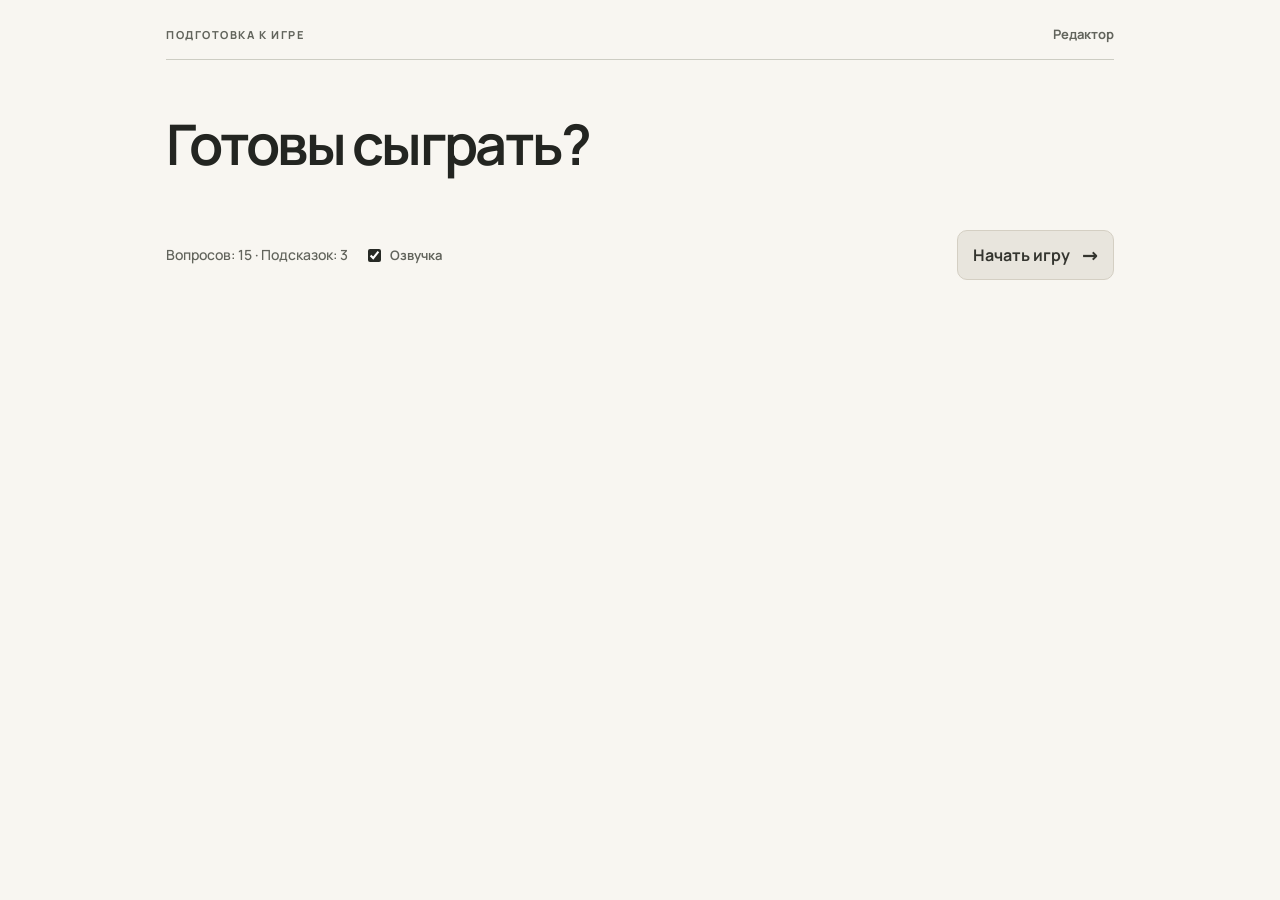
==== index.html @ d96a4c16 "Initial commit" ====
<!doctype html>
<html lang="ru">
<meta charset="utf-8">
<meta name="viewport" content="width=device-width, initial-scale=1, viewport-fit=cover, interactive-widget=resizes-content">
<title>Викторина</title>
<style>
  body { margin: 0; background: #f8f6f1; }
  body:has(#quiz-stage[data-theme="dark"]) { background: #1d1f1c; }
</style>
<!-- preview:start -->
<div id="quiz-stage">
  <style>
    @font-face {
      font-family: Manrope;
      font-style: normal;
      font-weight: 400 750;
      font-display: swap;
      src: url("assets/fonts/manrope-cyrillic.woff2") format("woff2");
      unicode-range: U+0301, U+0400-045F, U+0490-0491, U+04B0-04B1, U+2116;
    }
    @font-face {
      font-family: Manrope;
      font-style: normal;
      font-weight: 400 750;
      font-display: swap;
      src: url("assets/fonts/manrope-latin.woff2") format("woff2");
      unicode-range: U+0000-00FF, U+0131, U+0152-0153, U+02BB-02BC, U+02C6, U+02DA, U+02DC, U+0304, U+0308, U+0329, U+2000-206F, U+20AC, U+2122, U+2191, U+2193, U+2212, U+2215, U+FEFF, U+FFFD;
    }
    #quiz-stage {
      --stage: #f8f6f1;
      --field: #fefcf8;
      --ink: #232521;
      --muted: #62645c;
      --line: #cdcdc3;
      --soft: #eeece4;
      --signal: #9b342e;
      --signal-soft: #f6e5e1;
      --positive: #235e46;
      --positive-soft: #e1eee4;
      --action: #272a25;
      --action-text: #fcfaf4;
      --play-action: #e8e5dd;
      --play-action-text: #34352f;
      --play-action-line: #d4cfc3;
      --answer-radius: 10px;
      color-scheme: light;
      color: var(--ink);
      font: 16px/1.45 Manrope, system-ui, sans-serif;
      overflow-wrap: anywhere;
    }
    #quiz-stage[data-theme="dark"] {
      --stage: #1d1f1c;
      --field: #242622;
      --ink: #f4f1e8;
      --muted: #b7b9ad;
      --line: #50534a;
      --soft: #30332c;
      --signal: #ffa398;
      --signal-soft: #482c28;
      --positive: #a6d6b7;
      --positive-soft: #263e32;
      --action: #efece1;
      --action-text: #22241f;
      --play-action: #34362f;
      --play-action-text: #e9e6dc;
      --play-action-line: #4e5047;
      color-scheme: dark;
    }

    #quiz-stage * { box-sizing: border-box; }
    #quiz-stage [hidden] { display: none !important; }
    #quiz-stage :is(h1, h2, p) { margin: 0; font-family: inherit; }
    #quiz-stage :is(button, input, select, textarea) { font: inherit; }
    #quiz-stage :is(button, input, select, textarea):focus-visible {
      outline: 2px solid var(--signal);
      outline-offset: 3px;
    }
    #quiz-stage button {
      min-block-size: 44px;
      border: 0;
      border-radius: 0;
      padding: 0;
      color: inherit;
      background: transparent;
      touch-action: manipulation;
    }
    #quiz-stage button.primary {
      display: flex;
      align-items: center;
      justify-content: space-between;
      gap: 12px;
      min-block-size: 50px;
      padding: 10px 15px;
      border-radius: 3px;
      background: var(--action);
      color: var(--action-text);
      text-align: left;
      font-weight: 700;
    }
    #quiz-stage button.primary::after { content: '→' / ''; font-size: 1.2em; line-height: 1; }
    #quiz-stage button.primary:disabled { opacity: .45; }
    #quiz-stage button.primary:not(:disabled):active { opacity: .82; }
    #quiz-stage .shell {
      --gutter: clamp(16px, 4.4vw, 46px);
      --safe-top: max(env(safe-area-inset-top, 0px), calc(var(--tg-safe-area-inset-top, 0px) + var(--tg-content-safe-area-inset-top, 0px)));
      --safe-right: max(env(safe-area-inset-right, 0px), calc(var(--tg-safe-area-inset-right, 0px) + var(--tg-content-safe-area-inset-right, 0px)));
      --safe-bottom: max(env(safe-area-inset-bottom, 0px), calc(var(--tg-safe-area-inset-bottom, 0px) + var(--tg-content-safe-area-inset-bottom, 0px)));
      --safe-left: max(env(safe-area-inset-left, 0px), calc(var(--tg-safe-area-inset-left, 0px) + var(--tg-content-safe-area-inset-left, 0px)));
      max-inline-size: 1040px;
      margin-inline: auto;
      padding: calc(10px + var(--safe-top)) calc(var(--gutter) + var(--safe-right))
        calc(clamp(16px, 3vw, 30px) + var(--safe-bottom)) calc(var(--gutter) + var(--safe-left));
      background: var(--stage);
    }
    #quiz-stage header {
      display: flex;
      align-items: center;
      justify-content: space-between;
      min-block-size: 50px;
      gap: 12px;
      border-bottom: 1px solid var(--line);
    }
    #quiz-stage header button {
      flex: none;
      margin-inline-start: auto;
      color: var(--muted);
      font-size: .8125rem;
      font-weight: 700;
    }
    #quiz-stage header button:active, #quiz-stage .quiet:active { color: var(--signal); }
    #quiz-stage .eyebrow {
      color: var(--muted);
      font-size: .6875rem;
      font-weight: 750;
      letter-spacing: .14em;
      text-transform: uppercase;
    }
    #quiz-stage .clock-row {
      display: grid;
      grid-template-columns: minmax(0, 1fr) auto;
      align-items: center;
      gap: 12px;
      padding-top: 16px;
    }
    #quiz-stage .clock-track {
      padding-bottom: 6px;
      background: repeating-linear-gradient(to right, var(--muted) 0 1px, transparent 1px calc(100% / 6))
        left bottom / 100% 4px no-repeat;
      border-inline-end: 1px solid var(--muted);
    }
    #quiz-stage .time {
      color: var(--muted);
      font-size: 1.125rem;
      font-weight: 700;
      font-variant-numeric: tabular-nums;
      line-height: 1;
    }
    #quiz-stage[data-phase="answer"] .time, #quiz-stage .time.urgent { color: var(--signal); }
    #quiz-stage progress {
      display: block;
      appearance: none;
      inline-size: 100%;
      block-size: 3px;
      margin: 0;
      border: 0;
      background: var(--line);
    }
    #quiz-stage progress::-webkit-progress-bar { background: var(--line); }
    #quiz-stage progress::-webkit-progress-value { background: var(--muted); }
    #quiz-stage progress::-moz-progress-bar { background: var(--muted); }
    #quiz-stage progress.urgent::-webkit-progress-value { background: var(--signal); }
    #quiz-stage progress.urgent::-moz-progress-bar { background: var(--signal); }
    #quiz-stage .question { padding-block: clamp(24px, 5vw, 54px) clamp(24px, 4vw, 42px); }
    #quiz-stage h1 {
      max-inline-size: 30ch;
      color: var(--ink);
      font-size: clamp(1.75rem, 5.8vw, 3.5rem);
      font-weight: 650;
      line-height: 1.08;
      letter-spacing: -.048em;
      text-wrap: balance;
    }
    #quiz-stage h2 { color: var(--ink); font-size: 1rem; font-weight: 750; }
    #quiz-stage .answers {
      display: grid;
      grid-template-columns: repeat(2, minmax(0, 1fr));
      gap: clamp(8px, 1.2vw, 12px);
    }
    #quiz-stage .answers:empty { display: none; }
    #quiz-stage button.answer {
      display: flex;
      align-items: center;
      gap: clamp(8px, 1.2vw, 12px);
      min-block-size: clamp(52px, 7vw, 60px);
      padding: 9px clamp(10px, 1.6vw, 16px);
      border: 1px solid var(--line);
      border-radius: var(--answer-radius);
      background: var(--field);
      text-align: left;
    }
    #quiz-stage .answer:focus-visible { position: relative; z-index: 1; outline-offset: -3px; }
    #quiz-stage .letter {
      color: var(--muted);
      font-size: .6875rem;
      font-weight: 750;
      letter-spacing: .09em;
    }
    #quiz-stage .answer-text {
      flex: 1;
      min-inline-size: 0;
      font-size: clamp(.9375rem, 2vw, 1.125rem);
      font-weight: 650;
      line-height: 1.22;
    }
    #quiz-stage .answer-mark { font-size: .875rem; line-height: 1; }
    #quiz-stage .answer-mark:empty { display: none; }
    #quiz-stage .answer[data-removed] .answer-text { visibility: hidden; }
    #quiz-stage .answer[data-removed] { background: var(--stage); }
    #quiz-stage .answer:not(:disabled):active { background: var(--soft); }
    #quiz-stage button.answer.correct { color: var(--positive); background: var(--positive-soft); }
    #quiz-stage button.answer.wrong { color: var(--signal); background: var(--signal-soft); }
    #quiz-stage .answer:is(.correct, .wrong) .letter { color: inherit; }
    #quiz-stage .controls {
      display: grid;
      align-items: center;
      gap: 8px 20px;
      margin-top: 14px;
    }
    #quiz-stage .round-tools {
      display: flex;
      align-items: center;
      justify-content: space-between;
      gap: 8px;
      flex-wrap: wrap;
    }
    #quiz-stage .round-tools { padding-top: 8px; }
    #quiz-stage .round-tools p, #quiz-stage #quiz-hint { color: var(--muted); font-size: .8125rem; }
    #quiz-stage .lifelines {
      display: grid;
      grid-template-columns: repeat(3, minmax(0, 1fr));
      gap: 8px;
      max-inline-size: 330px;
      margin-top: 10px;
    }
    #quiz-stage .lifelines button, #quiz-stage #quiz-bank {
      padding-inline: 10px;
      border: 1px solid var(--line);
      border-radius: var(--answer-radius);
      font-size: .8125rem;
      font-weight: 700;
    }
    #quiz-stage .lifelines button:disabled { opacity: .5; }
    #quiz-stage .lifelines button {
      display: grid;
      align-content: start;
      gap: 3px;
      padding: 8px;
      text-align: left;
      line-height: 1.2;
    }
    #quiz-stage .lifelines small {
      color: var(--muted);
      font-size: .6875rem;
      font-weight: 550;
    }
    #quiz-stage .lifelines button[data-used] span { text-decoration: line-through; }
    #quiz-stage .live-ladder { display: none; }
    #quiz-stage #quiz-hint { margin-top: 8px; }
    #quiz-stage #quiz-hint:empty { position: absolute; }
    #quiz-stage dialog {
      inline-size: min(340px, calc(100% - 32px));
      max-block-size: 80dvh;
      padding: 16px;
      border: 1px solid var(--line);
      border-radius: var(--answer-radius);
      background: var(--stage);
      color: var(--ink);
    }
    #quiz-stage dialog::backdrop { background: #12131088; }
    #quiz-stage .ladder-head, #quiz-stage .ladder li { display: flex; justify-content: space-between; align-items: center; gap: 8px; }
    #quiz-stage .ladder { padding: 0; margin: 0; list-style: none; font-variant-numeric: tabular-nums; font-size: .875rem; }
    #quiz-stage .ladder li { padding: 5px 8px; }
    #quiz-stage .ladder [aria-current] { background: var(--soft); font-weight: 750; }
    #quiz-stage .ladder [data-secured] { color: var(--positive); }
    #quiz-stage .ladder small { margin-inline-end: auto; color: var(--muted); }
    #quiz-stage #quiz-status {
      color: var(--muted);
      font-size: .875rem;
      font-weight: 550;
    }
    #quiz-stage #quiz-status:empty, #quiz-stage #quiz-editor-status:empty { position: absolute; }
    #quiz-stage #quiz-status[data-outcome="success"] { color: var(--positive); }
    #quiz-stage #quiz-status[data-outcome="error"] { color: var(--signal); }
    #quiz-stage #quiz-action {
      border: 1px solid var(--play-action-line);
      border-radius: var(--answer-radius);
      background: var(--play-action);
      color: var(--play-action-text);
    }
    #quiz-stage .check {
      display: flex;
      align-items: center;
      gap: 9px;
      min-block-size: 44px;
      color: var(--muted);
      font-size: .8125rem;
      font-weight: 650;
    }
    #quiz-stage input[type="checkbox"] { accent-color: var(--action); margin: 0; }
    #quiz-stage[data-phase="done"] .question { padding-block: clamp(26px, 6vw, 64px) 10px; }
    #quiz-stage[data-phase="done"] h1 { font-size: clamp(3.15rem, 10vw, 6rem); font-variant-numeric: tabular-nums; }

    #quiz-stage .editor { padding-top: 16px; }
    #quiz-stage .editor-grid, #quiz-stage form { display: grid; gap: 14px; min-inline-size: 0; }
    #quiz-stage .editor-picker {
      display: grid;
      grid-template-columns: minmax(0, 1fr) auto;
      align-items: end;
      gap: 10px;
      padding-bottom: 14px;
      border-bottom: 1px solid var(--line);
    }
    #quiz-stage label.field {
      display: grid;
      min-inline-size: 0;
      gap: 5px;
      color: var(--muted);
      font-size: .8125rem;
      font-weight: 700;
    }
    #quiz-stage :is(input:not([type="checkbox"], [type="radio"]), select, textarea) {
      inline-size: 100%;
      min-inline-size: 0;
      min-block-size: 44px;
      padding: 9px 10px;
      border: 1px solid var(--line);
      border-radius: 3px;
      background: var(--field);
      color: var(--ink);
      font-size: 16px;
      font-weight: 550;
      scroll-margin-block: 16px;
    }
    #quiz-stage select { text-overflow: ellipsis; }
    #quiz-stage select:disabled { opacity: .65; }
    #quiz-stage textarea { resize: vertical; }
    #quiz-stage .editor-answers {
      display: grid;
      grid-template-columns: 24px minmax(0, 1fr) 54px;
      align-items: center;
      gap: 8px;
    }
    #quiz-stage .editor-answers h2 {
      grid-column: 1 / 3;
      color: var(--muted);
      font-size: .8125rem;
    }
    #quiz-stage .correct-column { color: var(--muted); font-size: .75rem; text-align: center; }
    #quiz-stage .correct-option {
      display: grid;
      place-items: center;
      min-block-size: 44px;
    }
    #quiz-stage input[type="radio"] { accent-color: var(--action); margin: 0; }
    #quiz-stage .editor-actions { display: flex; align-items: center; flex-wrap: wrap; gap: 8px 18px; }
    #quiz-stage .quiet { color: var(--muted); font-size: .8125rem; font-weight: 750; padding-inline: 8px; }
    #quiz-stage .quiet.danger, #quiz-stage #quiz-editor-status[data-error] { color: var(--signal); }
    #quiz-stage #quiz-editor-status { color: var(--muted); font-size: .8125rem; }

    @media (min-width: 560px) {
      #quiz-stage .controls { display: flex; flex-wrap: wrap; }
      #quiz-stage #quiz-action { margin-inline-start: auto; min-inline-size: 156px; }
      #quiz-stage .editor-grid { grid-template-columns: minmax(0, 1fr) minmax(0, 2.1fr); gap: clamp(22px, 4vw, 42px); }
      #quiz-stage .editor-picker { align-content: start; align-items: start; grid-template-columns: minmax(0, 1fr); border-bottom: 0; }
      #quiz-stage .editor-picker button { justify-self: start; }
    }
    @media (min-width: 760px) {
      #quiz-stage:is([data-phase="speaking"], [data-phase="answer"], [data-phase="review"]) .stage {
        display: grid;
        grid-template-columns: minmax(0, 1fr) 210px;
        column-gap: clamp(18px, 3vw, 32px);
        align-content: start;
      }
      #quiz-stage .stage > :not(.game-sidebar) { grid-column: 1; }
      #quiz-stage .game-sidebar {
        grid-column: 2;
        grid-row: 1 / span 6;
        padding-inline-start: 14px;
        border-inline-start: 1px solid var(--line);
      }
      #quiz-stage .game-sidebar .lifelines {
        grid-template-columns: 1fr;
        margin: 8px 0 14px;
        gap: 5px;
      }
      #quiz-stage .game-sidebar .lifelines button { padding-inline: 9px; }
      #quiz-stage .live-ladder { display: block; }
      #quiz-stage .live-ladder h2 { padding-inline: 8px; margin-bottom: 4px; font-size: .8125rem; }
      #quiz-stage #quiz-show-ladder { display: none; }
    }
    @media (max-width: 559px) and (orientation: portrait) {
      #quiz-stage[data-telegram] .shell:has(.stage:not([hidden])) {
        display: flex;
        flex-direction: column;
        min-block-size: var(--tg-viewport-stable-height, 100dvh);
      }
      #quiz-stage[data-telegram] .stage:not([hidden]) { display: flex; flex: 1; flex-direction: column; }
      #quiz-stage[data-telegram] .question { display: grid; align-content: center; flex: 1; }
    }
    @media (hover: hover) {
      #quiz-stage .answer:not(:disabled):hover { background: var(--soft); }
      #quiz-stage :is(header button, .quiet):hover { color: var(--ink); }
      #quiz-stage .quiet.danger:hover { color: var(--signal); }
    }
    @media (prefers-reduced-motion: no-preference) {
      #quiz-stage .answer { transition: background-color 130ms ease, color 130ms ease; }
    }
  </style>

  <div class="shell">
    <header>
      <p class="eyebrow" id="quiz-counter"></p>
      <h2 id="quiz-editor-title" hidden>Вопросы</h2>
      <button id="quiz-edit" type="button">Редактор</button>
    </header>

    <main class="stage" id="quiz-game">
      <div class="round-tools" id="quiz-round-tools" hidden>
        <p id="quiz-stakes"></p>
        <button class="quiet" id="quiz-show-ladder" type="button">Все суммы</button>
      </div>
      <div class="clock-row" id="quiz-clock">
        <div class="clock-track">
          <progress id="quiz-progress" max="60" value="60" aria-label="Оставшееся время"></progress>
        </div>
        <span class="time" id="quiz-time" role="timer" aria-label="Оставшееся время">1:00</span>
      </div>
      <div class="question"><h1 id="quiz-question" tabindex="-1"></h1></div>
      <div class="answers" id="quiz-answers"></div>
      <aside class="game-sidebar" id="quiz-sidebar" aria-label="Подсказки и суммы за ответы" hidden>
        <div class="lifelines" id="quiz-lifelines" aria-label="Подсказки" role="group">
          <button type="button" data-hint="half">
            <span>50:50</span>
            <small>Убирает два неверных ответа</small>
          </button>
          <button type="button" data-hint="audience">
            <span>Помощь зала</span>
            <small>Виртуальное голосование в процентах</small>
          </button>
          <button type="button" data-hint="friend">
            <span>Звонок другу</span>
            <small>Совет виртуального друга</small>
          </button>
        </div>
        <div class="live-ladder">
          <h2 id="quiz-live-ladder-title">Сколько можно выиграть</h2>
          <ol class="ladder" id="quiz-live-ladder" aria-labelledby="quiz-live-ladder-title" reversed></ol>
        </div>
      </aside>
      <p id="quiz-hint" role="status"></p>
      <div class="controls">
        <p id="quiz-status" role="status"></p>
        <label class="check" id="quiz-voice-option"><input id="quiz-voice" type="checkbox" checked> Озвучка</label>
        <button id="quiz-bank" type="button" hidden></button>
        <button id="quiz-action" class="primary" type="button">Начать игру</button>
      </div>
    </main>

    <dialog id="quiz-ladder-dialog" aria-labelledby="quiz-ladder-title">
      <div class="ladder-head">
        <h2 id="quiz-ladder-title">Сколько можно выиграть</h2>
        <button id="quiz-close-ladder" class="quiet" type="button">Закрыть</button>
      </div>
      <ol class="ladder" id="quiz-ladder" reversed></ol>
    </dialog>

    <section class="editor" id="quiz-editor" hidden aria-labelledby="quiz-editor-title">
      <div class="editor-grid">
        <div class="editor-picker">
          <label class="field">Вопросы набора <select id="quiz-list"></select></label>
          <button id="quiz-add" class="quiet" type="button">+ Добавить</button>
        </div>
        <form id="quiz-form">
          <label class="field">Вопрос <textarea name="question" rows="2" maxlength="220" required></textarea></label>
          <div class="editor-answers" role="group" aria-labelledby="quiz-options-label">
            <h2 id="quiz-options-label">Варианты ответа</h2>
            <span class="correct-column" aria-hidden="true">Верный</span>
            <label class="letter" for="quiz-option-a" aria-hidden="true">A</label>
            <input id="quiz-option-a" name="a" maxlength="120" aria-label="Вариант A" required>
            <label class="correct-option"><input type="radio" name="correct" value="0" aria-label="Правильный ответ A" checked></label>
            <label class="letter" for="quiz-option-b" aria-hidden="true">B</label>
            <input id="quiz-option-b" name="b" maxlength="120" aria-label="Вариант B" required>
            <label class="correct-option"><input type="radio" name="correct" value="1" aria-label="Правильный ответ B"></label>
            <label class="letter" for="quiz-option-c" aria-hidden="true">C</label>
            <input id="quiz-option-c" name="c" maxlength="120" aria-label="Вариант C" required>
            <label class="correct-option"><input type="radio" name="correct" value="2" aria-label="Правильный ответ C"></label>
            <label class="letter" for="quiz-option-d" aria-hidden="true">D</label>
            <input id="quiz-option-d" name="d" maxlength="120" aria-label="Вариант D" required>
            <label class="correct-option"><input type="radio" name="correct" value="3" aria-label="Правильный ответ D"></label>
          </div>
          <div class="editor-actions">
            <button class="primary" type="submit">Сохранить</button>
            <button id="quiz-delete" class="quiet danger" type="button">Удалить</button>
          </div>
          <p id="quiz-editor-status" role="status"></p>
        </form>
      </div>
    </section>
  </div>
</div>

<script>
  (() => {
    const root = document.getElementById('quiz-stage');
    const find = (name) => root.querySelector('#quiz-' + name);
    const game = find('game');
    const editor = find('editor');
    const editButton = find('edit');
    const question = find('question');
    const answers = find('answers');
    const bank = find('bank');
    const hint = find('hint');
    const sidebar = find('sidebar');
    const hintButtons = Array.from(find('lifelines').querySelectorAll('button'));
    const ladderDialog = find('ladder-dialog');
    const questionPicker = find('list');
    const counter = find('counter');
    const clock = find('time');
    const clockRow = find('clock');
    const progress = find('progress');
    const form = find('form');
    const status = find('status');
    const editorStatus = find('editor-status');
    const action = find('action');
    const voice = find('voice');
    const synth = window.speechSynthesis;
    const storageKey = 'quiz-stage-questions-v1';
    const letters = ['A', 'B', 'C', 'D'];
    const prizes = [500, 1000, 2000, 3000, 5000, 10000, 15000, 25000, 50000, 100000, 200000, 400000, 800000, 1500000, 3000000];
    const checkpoints = [5, 10];
    const formatPrize = new Intl.NumberFormat('ru-RU');
    const demo = [
      { question: 'Какая планета Солнечной системы самая большая?', answers: ['Земля', 'Сатурн', 'Юпитер', 'Нептун'], correct: 2 },
      { question: 'Какой химический элемент обозначают символом W?', answers: ['Вольфрам', 'Ванадий', 'Висмут', 'Водород'], correct: 0 },
      { question: 'Какой пролив разделяет Европу и Африку?', answers: ['Берингов', 'Гибралтарский', 'Ормузский', 'Магелланов'], correct: 1 },
      { question: 'Какой инструмент использует смычок?', answers: ['Арфа', 'Флейта', 'Труба', 'Виолончель'], correct: 3 },
      { question: 'На каком материке находятся Анды?', answers: ['Южная Америка', 'Африка', 'Австралия', 'Евразия'], correct: 0 },
      { question: 'Кто написал роман «Отцы и дети»?', answers: ['Лев Толстой', 'Иван Тургенев', 'Антон Чехов', 'Николай Гоголь'], correct: 1 },
      { question: 'Как называется единица электрического сопротивления?', answers: ['Вольт', 'Ватт', 'Ампер', 'Ом'], correct: 3 },
      { question: 'Кто написал картину «Ночной дозор»?', answers: ['Рубенс', 'Вермеер', 'Рембрандт', 'Ван Дейк'], correct: 2 },
      { question: 'Какая страна граничит с Португалией по суше?', answers: ['Испания', 'Франция', 'Италия', 'Андорра'], correct: 0 },
      { question: 'Какой композитор написал «Картинки с выставки»?', answers: ['Чайковский', 'Мусоргский', 'Римский-Корсаков', 'Бородин'], correct: 1 },
      { question: 'Как называется самая крупная луна Нептуна?', answers: ['Титан', 'Тритон', 'Ганимед', 'Фобос'], correct: 1 },
      { question: 'Как называлась столица империи инков?', answers: ['Теночтитлан', 'Тикаль', 'Куско', 'Чан-Чан'], correct: 2 },
      { question: 'Какой химический элемент обозначают символом Sn?', answers: ['Сурьма', 'Селен', 'Олово', 'Свинец'], correct: 2 },
      { question: 'Какое море не имеет сухопутных берегов?', answers: ['Коралловое', 'Карибское', 'Тасманово', 'Саргассово'], correct: 3 },
      { question: 'Как называется линия, соединяющая точки равного магнитного склонения?', answers: ['Изобата', 'Изогона', 'Изотерма', 'Изохрона'], correct: 1 }
    ];

    function readQuestions() {
      try {
        const saved = window.openai?.widgetState?.privateContent?.questions
          ?? JSON.parse(localStorage.getItem(storageKey));
        if (Array.isArray(saved)) return saved;
      } catch { /* The preview may deny browser storage. */ }
      return demo;
    }

    let questions = readQuestions();
    let editing = -1;
    let index = 0;
    let score = 0;
    let roundLength = 0;
    let roundEnded = false;
    const usedHints = new Set();
    let phase = 'ready';
    let timer;
    let deadline;
    let speechTimeout;
    let utterance;
    let telegram;
    const systemTheme = window.matchMedia('(prefers-color-scheme: dark)');

    function setPhase(next) {
      phase = next;
      root.dataset.phase = next;
      delete status.dataset.outcome;
      sidebar.hidden = next === 'ready' || next === 'done';
      bank.hidden = true;
      updateHintButtons();
    }

    function updateHintButtons() {
      for (const button of hintButtons) {
        const used = usedHints.has(button.dataset.hint);
        button.disabled = phase !== 'answer' || used;
        button.toggleAttribute('data-used', used);
      }
    }

    function guaranteedPrize() {
      const level = checkpoints.reduce((reached, checkpoint) => checkpoint <= score ? checkpoint : reached, 0);
      return prizes[level - 1] ?? 0;
    }

    function renderStakes() {
      const guaranteed = guaranteedPrize();
      const stake = 'Вопрос на ' + formatPrize.format(prizes[index]);
      find('stakes').textContent = guaranteed ? stake + ' · Уже гарантировано ' + formatPrize.format(guaranteed) : stake;
      renderLadder(find('live-ladder'));
    }

    function renderLadder(list) {
      const rows = prizes.slice(0, roundLength).map((prize, position) => {
        const level = position + 1;
        const row = document.createElement('li');
        const label = document.createElement('span');
        const marker = document.createElement('small');
        const amount = document.createElement('span');
        label.textContent = String(level);
        marker.textContent = checkpoints.includes(level) ? 'Несгораемая' : '';
        row.toggleAttribute('data-secured', checkpoints.includes(level) && level <= score);
        amount.textContent = formatPrize.format(prize);
        if (position === index) row.setAttribute('aria-current', 'step');
        row.append(label, marker, amount);
        return row;
      }).reverse();
      list.replaceChildren(...rows);
    }

    function showLadder() {
      renderLadder(find('ladder'));
      ladderDialog.showModal();
    }

    function useHint(type) {
      if (phase !== 'answer' || usedHints.has(type)) return;
      if (performance.now() >= deadline) {
        finishQuestion(-1);
        return;
      }
      usedHints.add(type);
      updateHintButtons();
      const correct = questions[index].correct;
      const buttons = Array.from(answers.querySelectorAll('.answer'));
      const available = buttons.map((button, position) => position).filter((position) => !buttons[position].disabled);
      const wrong = available.filter((position) => position !== correct);
      if (type === 'half') {
        const kept = wrong[Math.floor(Math.random() * wrong.length)];
        for (const position of wrong) {
          if (position === kept) continue;
          buttons[position].disabled = true;
          buttons[position].dataset.removed = '';
        }
        hint.textContent = '50:50 · Осталось два варианта.';
      } else if (type === 'audience') {
        const weights = available.map((position) => 12 + Math.random() * (position === correct ? 70 : 30));
        const total = weights.reduce((sum, weight) => sum + weight, 0);
        const votes = weights.map((weight) => Math.floor(weight * 100 / total));
        votes[weights.indexOf(Math.max(...weights))] += 100 - votes.reduce((sum, vote) => sum + vote, 0);
        hint.textContent = 'Виртуальный зал · ' + available.map((position, i) => letters[position] + ' ' + votes[i] + '%').join(' · ');
      } else {
        const suggestion = Math.random() < .75 ? correct : wrong[Math.floor(Math.random() * wrong.length)];
        hint.textContent = 'Виртуальный друг · «Я бы выбрал вариант ' + letters[suggestion] + '».';
      }
    }

    function applyTheme() {
      root.dataset.theme = telegram?.colorScheme ?? (systemTheme.matches ? 'dark' : 'light');
      if (!telegram) return;
      const background = getComputedStyle(root).getPropertyValue('--stage').trim();
      telegram.setHeaderColor?.(telegram.isVersionAtLeast?.('6.9') ? background : 'bg_color');
      if (telegram.isVersionAtLeast?.('6.1')) telegram.setBackgroundColor(background);
      if (telegram.isVersionAtLeast?.('7.10')) telegram.setBottomBarColor(background);
    }

    function connectTelegram() {
      const webApp = window.Telegram?.WebApp;
      if (telegram || !webApp || (!webApp.initData && (!webApp.platform || webApp.platform === 'unknown'))) return;
      telegram = webApp;
      root.dataset.telegram = '';
      applyTheme();
      telegram.onEvent('themeChanged', applyTheme);
      telegram.BackButton?.onClick(() => {
        if (!editor.hidden) setEditorOpen(false);
      });
      if (!editor.hidden) telegram.BackButton?.show();
      telegram.ready();
      telegram.expand();
    }

    voice.disabled = !synth || !window.SpeechSynthesisUtterance;
    if (voice.disabled) {
      voice.checked = false;
      find('voice-option').hidden = true;
    }

    function updateClock(seconds) {
      clock.textContent = Math.floor(seconds / 60) + ':' + String(seconds % 60).padStart(2, '0');
      clock.classList.toggle('urgent', seconds <= 10);
      progress.classList.toggle('urgent', seconds <= 10);
      progress.value = seconds;
    }

    function stopSpeech() {
      clearTimeout(speechTimeout);
      if (!utterance) return;
      utterance.onend = null;
      utterance.onerror = null;
      utterance = null;
      synth.cancel();
    }

    function stopRound() {
      clearInterval(timer);
      stopSpeech();
    }

    function renderQuestion() {
      const item = questions[index];
      const formatNumber = (number) => String(number).padStart(2, '0');
      counter.textContent = 'Вопрос ' + formatNumber(index + 1) + ' / ' + formatNumber(roundLength);
      clockRow.hidden = false;
      find('round-tools').hidden = false;
      renderStakes();
      hint.textContent = '';
      question.textContent = item.question;
      answers.replaceChildren(...item.answers.map((answer, position) => {
        const button = document.createElement('button');
        const letter = document.createElement('span');
        const mark = document.createElement('span');
        const text = document.createElement('span');
        letter.className = 'letter';
        letter.textContent = letters[position];
        mark.className = 'answer-mark';
        mark.setAttribute('aria-hidden', 'true');
        text.className = 'answer-text';
        text.textContent = answer;
        button.type = 'button';
        button.className = 'answer';
        button.disabled = true;
        button.append(letter, text, mark);
        button.addEventListener('click', () => finishQuestion(position));
        return button;
      }));
      updateClock(60);
    }

    function showReady() {
      stopRound();
      roundLength = Math.min(questions.length, prizes.length);
      roundEnded = false;
      usedHints.clear();
      setPhase('ready');
      index = score = 0;
      counter.textContent = 'Подготовка к игре';
      clockRow.hidden = true;
      find('round-tools').hidden = true;
      hint.textContent = '';
      question.textContent = roundLength ? 'Готовы сыграть?' : 'Добавьте первый вопрос';
      answers.replaceChildren();
      action.hidden = false;
      action.disabled = roundLength === 0;
      action.textContent = 'Начать игру';
      find('voice-option').hidden = voice.disabled || !roundLength;
      status.textContent = roundLength ? 'Вопросов: ' + roundLength + ' · Подсказок: 3' : 'Откройте редактор, чтобы начать.';
    }

    function startTimer(message = 'Выберите один ответ') {
      stopSpeech();
      const focusWasOnAction = document.activeElement === action;
      setPhase('answer');
      status.textContent = message;
      action.hidden = true;
      root.querySelectorAll('.answer').forEach((button) => { button.disabled = false; });
      if (focusWasOnAction) question.focus({ preventScroll: true });
      deadline = performance.now() + 60000;
      timer = setInterval(() => {
        const left = Math.max(0, Math.ceil((deadline - performance.now()) / 1000));
        updateClock(left);
        if (left === 0) finishQuestion(-1);
      }, 150);
    }

    function playQuestion() {
      renderQuestion();
      find('voice-option').hidden = true;
      if (!voice.checked) {
        startTimer();
        return;
      }
      const item = questions[index];
      const russian = synth.getVoices().filter((entry) => /^ru(?:-|$)/i.test(entry.lang));
      const selectedVoice = russian.find((entry) => entry.localService) ?? russian[0];
      if (!selectedVoice) {
        startTimer('Русский голос недоступен. Выберите ответ.');
        return;
      }
      setPhase('speaking');
      status.textContent = 'Звучит вопрос…';
      action.hidden = false;
      action.textContent = 'Пропустить озвучку';
      const spoken = [item.question, ...item.answers].join('\n');
      utterance = new SpeechSynthesisUtterance(spoken);
      utterance.voice = selectedVoice;
      utterance.lang = selectedVoice.lang;
      utterance.rate = 0.93;
      utterance.onend = () => startTimer();
      utterance.onerror = () => startTimer('Озвучка недоступна. Выберите ответ.');
      speechTimeout = setTimeout(() => startTimer('Озвучка прервана. Выберите ответ.'), Math.max(12000, spoken.length * 160));
      synth.speak(utterance);
    }

    function finishQuestion(position) {
      if (phase !== 'answer') return;
      if (performance.now() >= deadline) {
        position = -1;
        updateClock(0);
      }
      stopRound();
      const focusWasOnAnswer = answers.contains(document.activeElement);
      setPhase('review');
      const item = questions[index];
      const correct = position === item.correct;
      if (correct) score += 1;
      renderStakes();
      roundEnded = !correct || score === roundLength;
      root.querySelectorAll('.answer').forEach((button, number) => {
        button.disabled = true;
        if (number === item.correct || number === position) {
          const isCorrect = number === item.correct;
          button.classList.add(isCorrect ? 'correct' : 'wrong');
          button.querySelector('.answer-mark').textContent = isCorrect ? '✓' : '×';
        }
      });
      status.dataset.outcome = correct ? 'success' : 'error';
      status.textContent = correct ? 'Верно!' : (position === -1 ? 'Время вышло. ' : 'Неверно. ')
        + 'Правильный ответ — ' + item.answers[item.correct] + '.';
      action.hidden = false;
      action.textContent = roundEnded ? 'Показать результат' : 'Дальше';
      bank.hidden = roundEnded;
      bank.textContent = 'Забрать ' + formatPrize.format(prizes[score - 1] ?? 0);
      if (focusWasOnAnswer) action.focus({ preventScroll: true });
      if (position !== -1) telegram?.HapticFeedback?.notificationOccurred(correct ? 'success' : 'error');
    }

    function showResult(prize) {
      setPhase('done');
      counter.textContent = 'Ваш выигрыш';
      clockRow.hidden = true;
      find('round-tools').hidden = true;
      hint.textContent = '';
      question.textContent = formatPrize.format(prize);
      answers.replaceChildren();
      status.textContent = 'Верных ответов: ' + score + ' из ' + roundLength;
      action.textContent = 'Играть ещё';
      question.focus({ preventScroll: true });
    }

    find('show-ladder').addEventListener('click', showLadder);
    find('close-ladder').addEventListener('click', () => ladderDialog.close());
    hintButtons.forEach((button) => button.addEventListener('click', () => useHint(button.dataset.hint)));
    bank.addEventListener('click', () => {
      if (phase === 'review' && !roundEnded) showResult(prizes[score - 1]);
    });
    action.addEventListener('click', () => {
      if (phase === 'ready') playQuestion();
      else if (phase === 'speaking') startTimer();
      else if (phase === 'review') {
        if (roundEnded) {
          showResult(score === roundLength ? prizes[score - 1] : guaranteedPrize());
        } else {
          index += 1;
          playQuestion();
        }
      } else if (phase === 'done') showReady();
    });

    function openQuestion(position) {
      editing = position;
      const item = questions[position];
      form.elements.question.value = item?.question ?? '';
      letters.forEach((letter, number) => {
        form.elements[letter.toLowerCase()].value = item?.answers[number] ?? '';
      });
      form.elements.correct.value = String(item?.correct ?? 0);
      find('delete').hidden = position < 0;
      editorStatus.textContent = '';
      delete editorStatus.dataset.error;
      questionPicker.replaceChildren(...questions.map((entry, number) =>
        new Option((number + 1) + '. ' + entry.question, number)));
      if (position < 0) {
        const label = questions.length ? 'Новый вопрос' : 'Вопросов пока нет';
        questionPicker.add(new Option(label, -1), 0);
      }
      questionPicker.disabled = questions.length === 0;
      questionPicker.value = String(position);
    }

    function saveQuestions(message) {
      let stored = false;
      const serialized = JSON.stringify(questions);
      try {
        localStorage.setItem(storageKey, serialized);
        stored = true;
      } catch { /* Fall back to the preview host or in-memory state. */ }
      editorStatus.textContent = stored ? message : message + ' Изменения доступны в открытом прототипе.';
      if (window.openai?.setWidgetState && new TextEncoder().encode(serialized).length < 15000) {
        window.openai.setWidgetState({ privateContent: { questions } }).then(() => {
          if (editorStatus.textContent.startsWith(message)) editorStatus.textContent = message;
        }).catch(() => {});
      }
    }

    function setEditorOpen(opening) {
      stopRound();
      editor.hidden = !opening;
      game.hidden = opening;
      counter.hidden = opening;
      find('editor-title').hidden = !opening;
      editButton.textContent = opening ? 'К игре' : 'Редактор';
      if (opening) {
        openQuestion(questions.length ? 0 : -1);
        telegram?.BackButton?.show();
      } else {
        showReady();
        telegram?.BackButton?.hide();
      }
      if (telegram) window.scrollTo(0, 0);
    }

    editButton.addEventListener('click', () => setEditorOpen(editor.hidden));
    questionPicker.addEventListener('change', () => openQuestion(Number(questionPicker.value)));
    find('add').addEventListener('click', () => {
      openQuestion(-1);
      form.elements.question.focus();
    });
    form.addEventListener('submit', (event) => {
      event.preventDefault();
      const questionText = form.elements.question.value.trim();
      const answers = letters.map((letter) => form.elements[letter.toLowerCase()].value.trim());
      if (!questionText || answers.some((answer) => !answer)) {
        editorStatus.dataset.error = '';
        editorStatus.textContent = 'Заполните вопрос и все четыре варианта.';
        return;
      }
      const position = editing < 0 ? questions.length : editing;
      questions[position] = { question: questionText, answers, correct: Number(form.elements.correct.value) };
      openQuestion(position);
      saveQuestions('Вопрос сохранён.');
    });
    find('delete').addEventListener('click', () => {
      questions.splice(editing, 1);
      openQuestion(Math.min(editing, questions.length - 1));
      saveQuestions('Вопрос удалён.');
    });
    window.addEventListener('openai:set_globals', (event) => {
      const saved = event.detail?.globals?.widgetState?.privateContent?.questions;
      if (!Array.isArray(saved) || phase !== 'ready' || !editor.hidden) return;
      questions = saved;
      showReady();
    });

    applyTheme();
    systemTheme.addEventListener?.('change', applyTheme);
    window.addEventListener('quiz:telegram-ready', connectTelegram, { once: true });
    showReady();
    connectTelegram();
  })();
</script>
<!-- preview:end -->
<script>
  (() => {
    if (!/^https?:$/.test(location.protocol) || window.Telegram?.WebApp) return;
    const hasLaunchData = (params) => params.has('tgWebAppData') || params.has('tgWebAppVersion');
    const hash = location.hash.slice(1).split('?').pop();
    if (!hasLaunchData(new URLSearchParams(hash)) && !hasLaunchData(new URLSearchParams(location.search))) return;
    const sdk = document.createElement('script');
    sdk.src = 'https://telegram.org/js/telegram-web-app.js?64';
    sdk.onload = () => window.dispatchEvent(new Event('quiz:telegram-ready'));
    document.head.append(sdk);
  })();
</script>
</html>
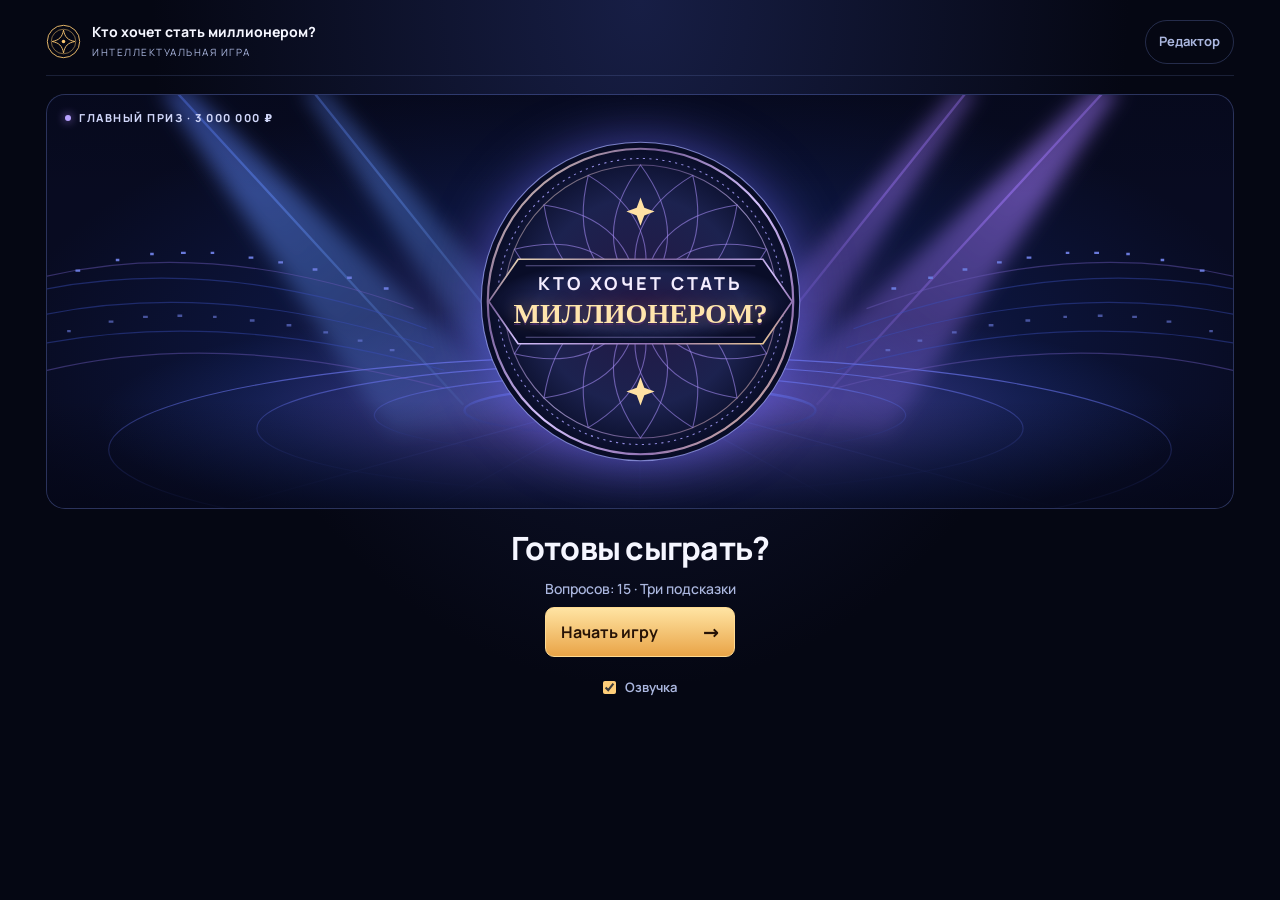
==== commit b3d40d65: "Style quiz as a classic Millionaire game show" ====
--- a/index.html
+++ b/index.html
@@ -2,11 +2,9 @@
 <html lang="ru">
 <meta charset="utf-8">
 <meta name="viewport" content="width=device-width, initial-scale=1, viewport-fit=cover, interactive-widget=resizes-content">
-<title>Викторина</title>
-<style>
-  body { margin: 0; background: #f8f6f1; }
-  body:has(#quiz-stage[data-theme="dark"]) { background: #1d1f1c; }
-</style>
+<title>Кто хочет стать миллионером?</title>
+<meta name="theme-color" content="#080b21">
+<meta name="description" content="Кто хочет стать миллионером? Пятнадцать вопросов, три подсказки и путь к главному призу.">
 <!-- preview:start -->
 <div id="quiz-stage">
   <style>
@@ -27,46 +25,10 @@
       unicode-range: U+0000-00FF, U+0131, U+0152-0153, U+02BB-02BC, U+02C6, U+02DA, U+02DC, U+0304, U+0308, U+0329, U+2000-206F, U+20AC, U+2122, U+2191, U+2193, U+2212, U+2215, U+FEFF, U+FFFD;
     }
     #quiz-stage {
-      --stage: #f8f6f1;
-      --field: #fefcf8;
-      --ink: #232521;
-      --muted: #62645c;
-      --line: #cdcdc3;
-      --soft: #eeece4;
-      --signal: #9b342e;
-      --signal-soft: #f6e5e1;
-      --positive: #235e46;
-      --positive-soft: #e1eee4;
-      --action: #272a25;
-      --action-text: #fcfaf4;
-      --play-action: #e8e5dd;
-      --play-action-text: #34352f;
-      --play-action-line: #d4cfc3;
-      --answer-radius: 10px;
-      color-scheme: light;
       color: var(--ink);
       font: 16px/1.45 Manrope, system-ui, sans-serif;
       overflow-wrap: anywhere;
     }
-    #quiz-stage[data-theme="dark"] {
-      --stage: #1d1f1c;
-      --field: #242622;
-      --ink: #f4f1e8;
-      --muted: #b7b9ad;
-      --line: #50534a;
-      --soft: #30332c;
-      --signal: #ffa398;
-      --signal-soft: #482c28;
-      --positive: #a6d6b7;
-      --positive-soft: #263e32;
-      --action: #efece1;
-      --action-text: #22241f;
-      --play-action: #34362f;
-      --play-action-text: #e9e6dc;
-      --play-action-line: #4e5047;
-      color-scheme: dark;
-    }
-
     #quiz-stage * { box-sizing: border-box; }
     #quiz-stage [hidden] { display: none !important; }
     #quiz-stage :is(h1, h2, p) { margin: 0; font-family: inherit; }
@@ -398,15 +360,6 @@
       #quiz-stage .live-ladder h2 { padding-inline: 8px; margin-bottom: 4px; font-size: .8125rem; }
       #quiz-stage #quiz-show-ladder { display: none; }
     }
-    @media (max-width: 559px) and (orientation: portrait) {
-      #quiz-stage[data-telegram] .shell:has(.stage:not([hidden])) {
-        display: flex;
-        flex-direction: column;
-        min-block-size: var(--tg-viewport-stable-height, 100dvh);
-      }
-      #quiz-stage[data-telegram] .stage:not([hidden]) { display: flex; flex: 1; flex-direction: column; }
-      #quiz-stage[data-telegram] .question { display: grid; align-content: center; flex: 1; }
-    }
     @media (hover: hover) {
       #quiz-stage .answer:not(:disabled):hover { background: var(--soft); }
       #quiz-stage :is(header button, .quiet):hover { color: var(--ink); }
@@ -416,18 +369,104 @@
       #quiz-stage .answer { transition: background-color 130ms ease, color 130ms ease; }
     }
   </style>
+  <link rel="stylesheet" href="assets/show.css">
 
   <div class="shell">
     <header>
-      <p class="eyebrow" id="quiz-counter"></p>
+      <div class="brand">
+        <svg viewBox="0 0 40 40" fill="none" aria-hidden="true">
+          <circle cx="20" cy="20" r="18.5" stroke="currentColor"/>
+          <circle cx="20" cy="20" r="14" stroke="currentColor" opacity=".55"/>
+          <path d="M20 7c1.6 8.1 4.9 11.4 13 13-8.1 1.6-11.4 4.9-13 13-1.6-8.1-4.9-11.4-13-13 8.1-1.6 11.4-4.9 13-13Z" stroke="currentColor"/>
+          <circle cx="20" cy="20" r="2" fill="currentColor"/>
+        </svg>
+        <div>
+          <p class="brand-name">Кто хочет стать миллионером?</p>
+          <p class="brand-type">Интеллектуальная игра</p>
+        </div>
+      </div>
       <h2 id="quiz-editor-title" hidden>Вопросы</h2>
       <button id="quiz-edit" type="button">Редактор</button>
     </header>
 
     <main class="stage" id="quiz-game">
+      <div class="studio">
+        <svg class="studio-art" viewBox="0 0 1000 360" preserveAspectRatio="xMidYMid slice" aria-hidden="true">
+          <defs>
+            <linearGradient id="studio-blue" x1="0" x2="1" y1="0" y2="1">
+              <stop stop-color="#597cff" stop-opacity=".64"/><stop offset="1" stop-color="#75b5ff" stop-opacity="0"/>
+            </linearGradient>
+            <linearGradient id="studio-violet" x1="1" x2="0" y1="0" y2="1">
+              <stop stop-color="#a278ff" stop-opacity=".72"/><stop offset="1" stop-color="#a278ff" stop-opacity="0"/>
+            </linearGradient>
+            <linearGradient id="studio-floor" x2="0" y2="1">
+              <stop stop-color="#6973e9" stop-opacity=".82"/><stop offset="1" stop-color="#21328c" stop-opacity=".04"/>
+            </linearGradient>
+            <radialGradient id="studio-pool">
+              <stop stop-color="#a67eff" stop-opacity=".45"/><stop offset="1" stop-color="#366afa" stop-opacity="0"/>
+            </radialGradient>
+            <filter id="studio-blur"><feGaussianBlur stdDeviation="8"/></filter>
+            <g id="studio-left">
+              <path d="M-70 188Q110 126 320 203M-70 209Q111 148 326 219M-70 232Q113 175 335 238" fill="none" stroke="#394fba" stroke-opacity=".44"/>
+              <path d="M-55 175Q110 114 309 186M-55 255Q110 193 335 253" fill="none" stroke="#6856b3" stroke-opacity=".48"/>
+              <g fill="#6979db">
+                <path d="M24 153h4v2h-4zm34-9h3v2h-3zm29-5h3v2h-3zm26-1h4v2h-4zm25 0h3v2h-3zm32 4h4v2h-4zm25 4h4v2h-4zm29 6h4v2h-4zm29 7h4v2h-4zm31 9h4v2h-4z"/>
+                <path d="M17 204h3v2h-3zm35-8h4v2h-4zm29-4h4v2h-4zm29-1h4v2h-4zm30 1h3v2h-3zm31 3h4v2h-4zm31 4h4v2h-4zm31 6h4v2h-4zm29 7h4v2h-4zm27 8h4v2h-4z" opacity=".64"/>
+              </g>
+            </g>
+          </defs>
+          <ellipse cx="500" cy="280" rx="460" ry="100" fill="url(#studio-pool)"/>
+          <path d="M95 0h23l294 280-121 13zm120 0h17l230 264-67 12z" fill="url(#studio-blue)" filter="url(#studio-blur)"/>
+          <path d="M905 0h-23L588 280l121 13zM785 0h-17L538 264l67 12z" fill="url(#studio-violet)" filter="url(#studio-blur)"/>
+          <path d="M106 0 351 267M222 0l205 257" stroke="url(#studio-blue)" stroke-width="2"/>
+          <path d="M894 0 649 267M778 0 573 257" stroke="url(#studio-violet)" stroke-width="2"/>
+          <use href="#studio-left"/>
+          <use href="#studio-left" transform="translate(1000 0) scale(-1 1)"/>
+          <g fill="none" stroke="url(#studio-floor)">
+            <ellipse cx="500" cy="272" rx="148" ry="21" stroke-width="2"/>
+            <ellipse cx="500" cy="276" rx="224" ry="34"/>
+            <ellipse cx="500" cy="287" rx="323" ry="54"/>
+            <ellipse cx="500" cy="305" rx="448" ry="79"/>
+            <path d="M500 257 126 360m374-103L314 360m186-103v103m0-103 186 103m-186-103 374 103" opacity=".4"/>
+          </g>
+        </svg>
+        <p class="studio-note eyebrow" id="quiz-studio-note">Главный приз · 3 000 000 ₽</p>
+        <div class="seal" aria-hidden="true">
+          <svg viewBox="0 0 300 300" fill="none">
+            <defs>
+              <linearGradient id="seal-metal" x2="1" y2="1">
+                <stop stop-color="#ffecb9"/><stop offset=".28" stop-color="#775f9a"/><stop offset=".53" stop-color="#d6c2ff"/><stop offset=".76" stop-color="#9273b3"/><stop offset="1" stop-color="#ffdb8d"/>
+              </linearGradient>
+              <radialGradient id="seal-fill">
+                <stop stop-color="#241743"/><stop offset=".68" stop-color="#1c224f"/><stop offset="1" stop-color="#090d28"/>
+              </radialGradient>
+              <path id="seal-petal" d="M150 146Q100 92 150 24q50 68 0 122Z"/>
+              <g id="seal-four">
+                <use href="#seal-petal"/><use href="#seal-petal" transform="rotate(90 150 150)"/>
+                <use href="#seal-petal" transform="rotate(180 150 150)"/><use href="#seal-petal" transform="rotate(270 150 150)"/>
+              </g>
+            </defs>
+            <circle cx="150" cy="150" r="147" fill="#080c26" stroke="#a3aafa" stroke-opacity=".72"/>
+            <circle cx="150" cy="150" r="141" fill="url(#seal-fill)" stroke="url(#seal-metal)" stroke-width="2"/>
+            <circle cx="150" cy="150" r="132" stroke="#8f89dc" stroke-dasharray="2 4"/>
+            <circle cx="150" cy="150" r="126" stroke="url(#seal-metal)" stroke-opacity=".65"/>
+            <g stroke="#ab91fc" stroke-opacity=".56">
+              <use href="#seal-four"/><use href="#seal-four" transform="rotate(22.5 150 150)"/>
+              <use href="#seal-four" transform="rotate(45 150 150)"/><use href="#seal-four" transform="rotate(67.5 150 150)"/>
+            </g>
+            <path d="m150 54 3.5 9.5 9.5 3.5-9.5 3.5L150 80l-3.5-9.5L137 67l9.5-3.5Zm0 166 3.5 9.5 9.5 3.5-9.5 3.5-3.5 9.5-3.5-9.5-9.5-3.5 9.5-3.5Z" fill="#ffe1a3"/>
+            <path d="M37 111h226l27 39-27 39H37l-27-39Z" fill="url(#seal-fill)" stroke="url(#seal-metal)" stroke-width="1.6"/>
+            <path d="M44 117h212m-212 66h212" stroke="#8d80c6" stroke-opacity=".6"/>
+          </svg>
+          <p class="seal-title"><span>Кто хочет стать</span><strong>миллионером?</strong></p>
+        </div>
+      </div>
       <div class="round-tools" id="quiz-round-tools" hidden>
-        <p id="quiz-stakes"></p>
-        <button class="quiet" id="quiz-show-ladder" type="button">Все суммы</button>
+        <div class="round-label">
+          <p class="eyebrow" id="quiz-counter"></p>
+          <p id="quiz-stakes"></p>
+        </div>
+        <button class="quiet" id="quiz-show-ladder" type="button">Лестница</button>
       </div>
       <div class="clock-row" id="quiz-clock">
         <div class="clock-track">
@@ -435,28 +474,33 @@
         </div>
         <span class="time" id="quiz-time" role="timer" aria-label="Оставшееся время">1:00</span>
       </div>
-      <div class="question"><h1 id="quiz-question" tabindex="-1"></h1></div>
-      <div class="answers" id="quiz-answers"></div>
       <aside class="game-sidebar" id="quiz-sidebar" aria-label="Подсказки и суммы за ответы" hidden>
+        <div class="live-ladder ladder-top">
+          <h2 class="eyebrow" id="quiz-live-ladder-title">Лестница выигрышей</h2>
+          <strong id="quiz-top-prize">3 000 000 ₽</strong>
+        </div>
         <div class="lifelines" id="quiz-lifelines" aria-label="Подсказки" role="group">
-          <button type="button" data-hint="half">
+          <button type="button" data-hint="half" aria-label="50 на 50" title="50 на 50">
             <span>50:50</span>
-            <small>Убирает два неверных ответа</small>
           </button>
-          <button type="button" data-hint="audience">
-            <span>Помощь зала</span>
-            <small>Виртуальное голосование в процентах</small>
+          <button type="button" data-hint="audience" aria-label="Помощь зала" title="Помощь зала">
+            <svg viewBox="0 0 24 20" fill="none" stroke="currentColor" stroke-width="1.5" stroke-linecap="round" aria-hidden="true">
+              <circle cx="12" cy="5" r="2.5"/><circle cx="4.5" cy="8" r="2"/><circle cx="19.5" cy="8" r="2"/>
+              <path d="M7.5 17v-2a4.5 4.5 0 0 1 9 0v2m-15-1v-1a3 3 0 0 1 4.5-2.6m16.5 3.6v-1a3 3 0 0 0-4.5-2.6"/>
+            </svg>
           </button>
-          <button type="button" data-hint="friend">
-            <span>Звонок другу</span>
-            <small>Совет виртуального друга</small>
+          <button type="button" data-hint="friend" aria-label="Звонок другу" title="Звонок другу">
+            <svg viewBox="0 0 24 20" fill="none" stroke="currentColor" stroke-width="1.5" stroke-linejoin="round" aria-hidden="true">
+              <path d="M7 2 4 4c-2 2 .6 6.8 4.1 10.2 3.4 3.2 8 5.1 9.7 3.2l2.3-2.8-4.5-3-2.2 2.1c-2.3-1-4.1-2.8-5.1-5l1.8-2.3L7 2Z"/>
+            </svg>
           </button>
         </div>
         <div class="live-ladder">
-          <h2 id="quiz-live-ladder-title">Сколько можно выиграть</h2>
           <ol class="ladder" id="quiz-live-ladder" aria-labelledby="quiz-live-ladder-title" reversed></ol>
         </div>
       </aside>
+      <div class="question"><h1 id="quiz-question" tabindex="-1"></h1></div>
+      <div class="answers" id="quiz-answers"></div>
       <p id="quiz-hint" role="status"></p>
       <div class="controls">
         <p id="quiz-status" role="status"></p>
@@ -468,7 +512,7 @@
 
     <dialog id="quiz-ladder-dialog" aria-labelledby="quiz-ladder-title">
       <div class="ladder-head">
-        <h2 id="quiz-ladder-title">Сколько можно выиграть</h2>
+        <h2 id="quiz-ladder-title">Лестница выигрышей</h2>
         <button id="quiz-close-ladder" class="quiet" type="button">Закрыть</button>
       </div>
       <ol class="ladder" id="quiz-ladder" reversed></ol>
@@ -579,7 +623,6 @@
     let speechTimeout;
     let utterance;
     let telegram;
-    const systemTheme = window.matchMedia('(prefers-color-scheme: dark)');
 
     function setPhase(next) {
       phase = next;
@@ -605,8 +648,8 @@
 
     function renderStakes() {
       const guaranteed = guaranteedPrize();
-      const stake = 'Вопрос на ' + formatPrize.format(prizes[index]);
-      find('stakes').textContent = guaranteed ? stake + ' · Уже гарантировано ' + formatPrize.format(guaranteed) : stake;
+      const stake = formatPrize.format(prizes[index]) + ' ₽';
+      find('stakes').textContent = guaranteed ? stake + ' · Несгораемая: ' + formatPrize.format(guaranteed) + ' ₽' : stake;
       renderLadder(find('live-ladder'));
     }
 
@@ -619,8 +662,9 @@
         const amount = document.createElement('span');
         label.textContent = String(level);
         marker.textContent = checkpoints.includes(level) ? 'Несгораемая' : '';
+        row.toggleAttribute('data-milestone', level === roundLength || checkpoints.includes(level));
         row.toggleAttribute('data-secured', checkpoints.includes(level) && level <= score);
-        amount.textContent = formatPrize.format(prize);
+        amount.textContent = formatPrize.format(prize) + ' ₽';
         if (position === index) row.setAttribute('aria-current', 'step');
         row.append(label, marker, amount);
         return row;
@@ -666,7 +710,6 @@
     }
 
     function applyTheme() {
-      root.dataset.theme = telegram?.colorScheme ?? (systemTheme.matches ? 'dark' : 'light');
       if (!telegram) return;
       const background = getComputedStyle(root).getPropertyValue('--stage').trim();
       telegram.setHeaderColor?.(telegram.isVersionAtLeast?.('6.9') ? background : 'bg_color');
@@ -753,7 +796,10 @@
       usedHints.clear();
       setPhase('ready');
       index = score = 0;
-      counter.textContent = 'Подготовка к игре';
+      const topPrize = roundLength ? formatPrize.format(prizes[roundLength - 1]) + ' ₽' : '';
+      find('studio-note').hidden = !roundLength;
+      find('studio-note').textContent = 'Главный приз · ' + topPrize;
+      find('top-prize').textContent = topPrize;
       clockRow.hidden = true;
       find('round-tools').hidden = true;
       hint.textContent = '';
@@ -763,7 +809,7 @@
       action.disabled = roundLength === 0;
       action.textContent = 'Начать игру';
       find('voice-option').hidden = voice.disabled || !roundLength;
-      status.textContent = roundLength ? 'Вопросов: ' + roundLength + ' · Подсказок: 3' : 'Откройте редактор, чтобы начать.';
+      status.textContent = roundLength ? 'Вопросов: ' + roundLength + ' · Три подсказки' : 'Откройте редактор, чтобы начать.';
     }
 
     function startTimer(message = 'Выберите один ответ') {
@@ -839,18 +885,18 @@
       action.hidden = false;
       action.textContent = roundEnded ? 'Показать результат' : 'Дальше';
       bank.hidden = roundEnded;
-      bank.textContent = 'Забрать ' + formatPrize.format(prizes[score - 1] ?? 0);
+      bank.textContent = 'Забрать ' + formatPrize.format(prizes[score - 1] ?? 0) + ' ₽';
       if (focusWasOnAnswer) action.focus({ preventScroll: true });
       if (position !== -1) telegram?.HapticFeedback?.notificationOccurred(correct ? 'success' : 'error');
     }
 
     function showResult(prize) {
       setPhase('done');
-      counter.textContent = 'Ваш выигрыш';
+      find('studio-note').textContent = 'Ваш выигрыш';
       clockRow.hidden = true;
       find('round-tools').hidden = true;
       hint.textContent = '';
-      question.textContent = formatPrize.format(prize);
+      question.textContent = formatPrize.format(prize) + ' ₽';
       answers.replaceChildren();
       status.textContent = 'Верных ответов: ' + score + ' из ' + roundLength;
       action.textContent = 'Играть ещё';
@@ -916,7 +962,6 @@
       stopRound();
       editor.hidden = !opening;
       game.hidden = opening;
-      counter.hidden = opening;
       find('editor-title').hidden = !opening;
       editButton.textContent = opening ? 'К игре' : 'Редактор';
       if (opening) {
@@ -961,8 +1006,6 @@
       showReady();
     });
 
-    applyTheme();
-    systemTheme.addEventListener?.('change', applyTheme);
     window.addEventListener('quiz:telegram-ready', connectTelegram, { once: true });
     showReady();
     connectTelegram();
--- a/assets/show.css
+++ b/assets/show.css
@@ -0,0 +1,284 @@
+:root {
+  color-scheme: dark;
+  background: #050713;
+}
+
+body { margin: 0; }
+
+#quiz-stage {
+  --stage: #080b21;
+  --field: #0b1435;
+  --ink: #f5f6ff;
+  --muted: #abb7df;
+  --line: #434e80;
+  --soft: #1d2d62;
+  --gold: #ffcb73;
+  --signal: #ffb0ac;
+  --signal-soft: #681d3a;
+  --positive: #b4f3ce;
+  --positive-soft: #0d513e;
+  --action: #ffce79;
+  --action-text: #271306;
+  --play-action-line: #ffdc94;
+  --answer-radius: 9px;
+  --cut: 24px;
+  --hex: polygon(var(--cut) 0, calc(100% - var(--cut)) 0, 100% 50%, calc(100% - var(--cut)) 100%, var(--cut) 100%, 0 50%);
+  color-scheme: dark;
+  min-height: 100vh;
+  background: radial-gradient(ellipse at 50% 0%, #171e45, transparent 54%), #050713;
+}
+
+#quiz-stage button:not(:disabled) { cursor: pointer; }
+#quiz-stage .shell { max-inline-size: 1336px; background: transparent; padding-top: calc(8px + var(--safe-top)); }
+#quiz-stage header { min-height: 68px; margin-bottom: 18px; border-color: #889be92a; }
+#quiz-stage .brand { display: flex; align-items: center; gap: 11px; }
+#quiz-stage .brand svg { flex: none; width: 35px; height: 35px; color: var(--gold); }
+#quiz-stage .brand-name { font-weight: 750; font-size: .875rem; line-height: 1.2; }
+#quiz-stage .brand-type { color: var(--muted); font-size: .625rem; letter-spacing: .15em; text-transform: uppercase; margin-top: 4px; }
+#quiz-stage header button { padding-inline: 13px; border: 1px solid #7e92e344; border-radius: 100px; }
+#quiz-stage header button:hover { border-color: #9faef1; }
+#quiz-stage header h2 { margin-inline-start: auto; }
+#quiz-stage header h2:not([hidden]) + button { margin-inline-start: 0; }
+
+#quiz-stage .stage:not([hidden]) {
+  display: grid;
+  grid-template-columns: minmax(0, 1fr);
+  gap: 0 24px;
+  align-items: start;
+}
+#quiz-stage .stage > :not(.game-sidebar) { grid-column: 1; }
+#quiz-stage .studio {
+  position: relative;
+  isolation: isolate;
+  overflow: hidden;
+  display: grid;
+  place-items: center;
+  min-height: clamp(145px, 23vw, 262px);
+  border: 1px solid #7588d653;
+  border-radius: 19px;
+  background: radial-gradient(ellipse at 50% 64%, #2d2766, #0c143a 46%, #080b21 76%);
+}
+#quiz-stage .studio-art { position: absolute; inset: 0; width: 100%; height: 100%; z-index: -1; pointer-events: none; }
+#quiz-stage .studio::after {
+  content: '';
+  position: absolute;
+  inset: 0;
+  pointer-events: none;
+  background: linear-gradient(180deg, #03051345, transparent 24% 74%, #03051399);
+  z-index: -1;
+}
+#quiz-stage .seal {
+  position: relative;
+  display: grid;
+  place-items: center;
+  width: clamp(150px, 22vw, 228px);
+  aspect-ratio: 1;
+  container-type: inline-size;
+  color: #f4edff;
+  text-align: center;
+  filter: drop-shadow(0 0 26px #6e6cfb8a);
+}
+#quiz-stage .seal svg { position: absolute; width: 100%; height: 100%; inset: 0; }
+#quiz-stage .seal-title { position: relative; font-weight: 750; line-height: 1.1; text-transform: uppercase; }
+#quiz-stage .seal-title span { display: block; font-size: clamp(.55rem, 1.05vw, .83rem); letter-spacing: .16em; }
+#quiz-stage .seal-title strong {
+  display: block;
+  margin-top: 5px;
+  color: #ffe5ac;
+  font: bold 8.65cqi/1.05 Georgia, serif;
+  white-space: nowrap;
+  text-shadow: 0 2px #422961, 0 0 16px #e2a96465;
+}
+#quiz-stage .studio-note { position: absolute; top: 15px; left: 18px; z-index: 1; color: #d1d7fa; }
+#quiz-stage .studio-note::before {
+  content: '';
+  display: inline-block;
+  width: 6px;
+  aspect-ratio: 1;
+  margin-inline-end: 8px;
+  vertical-align: .13em;
+  border-radius: 50%;
+  background: #b8a2ff;
+  box-shadow: 0 0 10px #af8aff;
+}
+
+#quiz-stage .round-tools { margin: 13px 0 4px; padding: 0; min-height: 32px; }
+#quiz-stage .round-label { display: flex; align-items: baseline; gap: 7px 15px; flex-wrap: wrap; }
+#quiz-stage #quiz-counter { color: #d2dafb; }
+#quiz-stage #quiz-stakes { color: var(--gold); font-variant-numeric: tabular-nums; font-weight: 750; }
+#quiz-stage .clock-row { padding-top: 0; gap: 9px; margin-bottom: 15px; }
+#quiz-stage .clock-track { padding: 0; border: 0; background: none; }
+#quiz-stage progress { border-radius: 10px; background: #252c53; }
+#quiz-stage progress::-webkit-progress-bar { border-radius: 10px; background: #252c53; }
+#quiz-stage progress::-webkit-progress-value { border-radius: 10px; background: linear-gradient(90deg, #8b69ed, #71c9ff); }
+#quiz-stage progress::-moz-progress-bar { border-radius: 10px; background: linear-gradient(90deg, #8b69ed, #71c9ff); }
+#quiz-stage .time { color: #dde5ff; font-size: .875rem; }
+#quiz-stage .question, #quiz-stage button.answer {
+  position: relative;
+  isolation: isolate;
+  border: 0;
+  border-radius: 0;
+  background: transparent;
+}
+#quiz-stage .question::before, #quiz-stage button.answer::before,
+#quiz-stage .question::after, #quiz-stage button.answer::after {
+  position: absolute;
+  content: '';
+  z-index: -1;
+  clip-path: var(--hex);
+  pointer-events: none;
+}
+#quiz-stage .question::before, #quiz-stage button.answer::before {
+  inset: 0;
+  background: linear-gradient(175deg, #c6cfff, #7488ca 50%, #8e73cc);
+}
+#quiz-stage .question::after, #quiz-stage button.answer::after {
+  inset: 1px 2px;
+  background: linear-gradient(165deg, #172c68, #0c143d 47%, #070e29);
+}
+#quiz-stage .question {
+  --cut: 33px;
+  display: grid;
+  place-items: center;
+  min-height: clamp(78px, 11vw, 117px);
+  padding: 16px clamp(26px, 6vw, 62px);
+  text-align: center;
+}
+#quiz-stage .question h1 {
+  max-inline-size: 36ch;
+  font-size: clamp(1.14rem, 2.8vw, 2rem);
+  letter-spacing: -.023em;
+  line-height: 1.22;
+  font-weight: 750;
+}
+#quiz-stage .question h1:focus { outline: none; }
+#quiz-stage .answers { margin-top: 9px; gap: 8px 10px; }
+#quiz-stage button.answer {
+  --cut: 20px;
+  min-block-size: 52px;
+  padding: 9px 23px;
+  color: var(--ink);
+}
+#quiz-stage .answer .letter { color: var(--gold); }
+#quiz-stage .answer .letter::before { content: '◆'; margin-right: 5px; font-size: .64em; vertical-align: .16em; }
+#quiz-stage button.answer:is([data-removed], :not(:disabled):hover, :not(:disabled):active) { background: transparent; }
+#quiz-stage .answer:focus-visible::before, #quiz-stage .answer:not(:disabled):is(:hover, :active)::before { background: #ffda94; }
+#quiz-stage .answer:not(:disabled):is(:hover, :active)::after { background: linear-gradient(160deg, #704614, #37204e); }
+#quiz-stage button.answer.correct { color: var(--positive); }
+#quiz-stage button.answer.correct::before { background: #6cf5a6; }
+#quiz-stage button.answer.correct::after { background: linear-gradient(160deg, #136949, #0d362e); }
+#quiz-stage button.answer.wrong { color: var(--signal); }
+#quiz-stage button.answer.wrong::before { background: #ff878d; }
+#quiz-stage button.answer.wrong::after { background: linear-gradient(160deg, #6d233c, #34172e); }
+#quiz-stage button.answer[data-removed]:not(.correct, .wrong) { opacity: .45; }
+
+#quiz-stage .game-sidebar {
+  border: 1px solid #7888cf53;
+  border-radius: 17px;
+  background: linear-gradient(160deg, #151d41, #080e27 62%);
+  padding: 12px;
+}
+#quiz-stage .ladder-top { padding: 10px 11px 12px; border-bottom: 1px solid #889be933; }
+#quiz-stage .ladder-top strong { display: block; color: var(--gold); font-size: 1.65rem; line-height: 1.25; font-weight: 750; letter-spacing: .015em; font-variant-numeric: tabular-nums; }
+#quiz-stage .ladder-top .eyebrow { font-size: .6rem; }
+#quiz-stage .ladder li { padding: 3px 10px; gap: 7px; color: #f1b961; min-height: 24px; font-size: .77rem; font-weight: 700; }
+#quiz-stage .ladder li > :first-child { min-width: 1.65em; color: #9da9d5; }
+#quiz-stage .ladder li > small { color: inherit; opacity: .85; font-size: .61rem; }
+#quiz-stage .ladder li[data-milestone] { color: #fff; }
+#quiz-stage .ladder li[data-secured] { color: var(--positive); }
+#quiz-stage .ladder li[aria-current] {
+  --cut: 9px;
+  clip-path: var(--hex);
+  background: linear-gradient(90deg, #e7a54d, #ffe5a4);
+  color: #271306;
+}
+#quiz-stage .ladder li[aria-current] > :first-child { color: inherit; }
+#quiz-stage .game-sidebar .lifelines { grid-template-columns: repeat(3, minmax(0, 1fr)); gap: 7px; margin: 0; max-inline-size: none; }
+#quiz-stage .lifelines button {
+  position: relative;
+  align-content: center;
+  justify-items: center;
+  padding: 5px 2px;
+  text-align: center;
+  min-block-size: 48px;
+  border: 1px solid #879be2;
+  border-radius: 50%;
+  background: radial-gradient(ellipse at 50% 0%, #284684, #111b43 76%);
+  color: #f3f5ff;
+}
+#quiz-stage .lifelines button:not(:disabled):hover { border-color: var(--gold); color: var(--gold); }
+#quiz-stage .lifelines button svg { width: 22px; height: 19px; }
+#quiz-stage .lifelines button[data-used]::after { content: ''; position: absolute; width: 73%; height: 2px; top: 50%; left: 13%; background: #ff8d8d; transform: rotate(-28deg); }
+#quiz-stage #quiz-hint:not(:empty) { background: #151f45; border: 1px solid #8397f451; border-radius: 8px; padding: 9px 12px; }
+#quiz-stage #quiz-action, #quiz-stage button.primary { color: var(--action-text); background: linear-gradient(180deg, #ffe4a3, #e9a447); border: 1px solid #ffda91; border-radius: 9px; }
+#quiz-stage #quiz-action:not(:disabled):hover { background: #ffdfa0; }
+#quiz-stage #quiz-show-ladder { padding-inline: 11px; border: 1px solid #8397f451; border-radius: 100px; min-height: 36px; }
+#quiz-stage .controls { margin-top: 13px; }
+#quiz-stage dialog { box-shadow: 0 16px 60px #030412; }
+#quiz-stage dialog::backdrop { background: #020411c9; }
+#quiz-stage .ladder-head { padding-bottom: 8px; }
+
+#quiz-stage[data-phase="ready"] .studio,
+#quiz-stage[data-phase="done"] .studio { min-height: clamp(240px, 37vw, 415px); }
+#quiz-stage[data-phase="ready"] .seal,
+#quiz-stage[data-phase="done"] .seal { width: clamp(210px, 34vw, 325px); }
+#quiz-stage[data-phase="ready"] .seal-title span,
+#quiz-stage[data-phase="done"] .seal-title span { font-size: clamp(.75rem, 1.6vw, 1.12rem); }
+#quiz-stage:is([data-phase="ready"], [data-phase="done"]) .question {
+  min-height: 0;
+  padding: 20px 0 4px;
+}
+#quiz-stage:is([data-phase="ready"], [data-phase="done"]) .question::before,
+#quiz-stage:is([data-phase="ready"], [data-phase="done"]) .question::after { display: none; }
+#quiz-stage:is([data-phase="ready"], [data-phase="done"]) .controls {
+  display: grid;
+  justify-content: center;
+  justify-items: center;
+  text-align: center;
+  margin: 7px 0 0;
+}
+#quiz-stage:is([data-phase="ready"], [data-phase="done"]) #quiz-action { margin: 0; min-width: 190px; justify-content: space-between; }
+#quiz-stage[data-phase="ready"] #quiz-action { grid-row: 2; }
+#quiz-stage[data-phase="ready"] .check { grid-row: 3; }
+#quiz-stage[data-phase="done"] .question h1 { color: var(--gold); font-size: clamp(2rem, 6vw, 4rem); }
+#quiz-stage .editor { border-radius: 16px; border: 1px solid var(--line); background: var(--stage); padding: clamp(15px, 4vw, 35px); }
+
+@media (min-width: 760px) {
+  #quiz-stage:is([data-phase="speaking"], [data-phase="answer"], [data-phase="review"]) .stage {
+    grid-template-columns: minmax(0, 1fr) clamp(215px, 25%, 275px);
+  }
+  #quiz-stage .game-sidebar { grid-column: 2; grid-row: 1 / span 8; }
+  #quiz-stage .game-sidebar .lifelines { padding: 11px 0 5px; }
+}
+@media (max-width: 759px) {
+  #quiz-stage .game-sidebar {
+    grid-column: 1;
+    padding: 0;
+    margin: 0 0 11px;
+    border: 0;
+    border-radius: 0;
+    background: transparent;
+  }
+  #quiz-stage .game-sidebar .lifelines { max-width: 294px; margin-inline: auto; }
+  #quiz-stage .lifelines button { min-block-size: 44px; }
+  #quiz-stage .studio { padding-top: 23px; }
+  #quiz-stage .studio-note { font-size: .56rem; top: 8px; left: 0; right: 0; text-align: center; }
+}
+@media (max-width: 559px) {
+  #quiz-stage .shell { --gutter: 12px; }
+  #quiz-stage header { min-height: 56px; margin-bottom: 10px; gap: 6px; }
+  #quiz-stage .brand-name { font-size: .73rem; }
+  #quiz-stage .brand svg { width: 28px; height: 28px; }
+  #quiz-stage .brand { gap: 7px; }
+  #quiz-stage .brand-type { font-size: .54rem; }
+  #quiz-stage header button { padding-inline: 9px; font-size: .71rem; }
+  #quiz-stage .studio { border-radius: 13px; }
+  #quiz-stage .question { --cut: 23px; }
+  #quiz-stage .round-label { gap: 2px 8px; }
+  #quiz-stage .round-tools p { font-size: .65rem; }
+  #quiz-stage button.answer { --cut: 12px; gap: 5px; padding-inline: 13px; }
+  #quiz-stage .answer .letter::before { content: none; }
+  #quiz-stage .answer-text { font-size: .87rem; }
+  #quiz-stage .controls { gap: 5px; }
+  #quiz-stage #quiz-show-ladder { font-size: .71rem; }
+}
